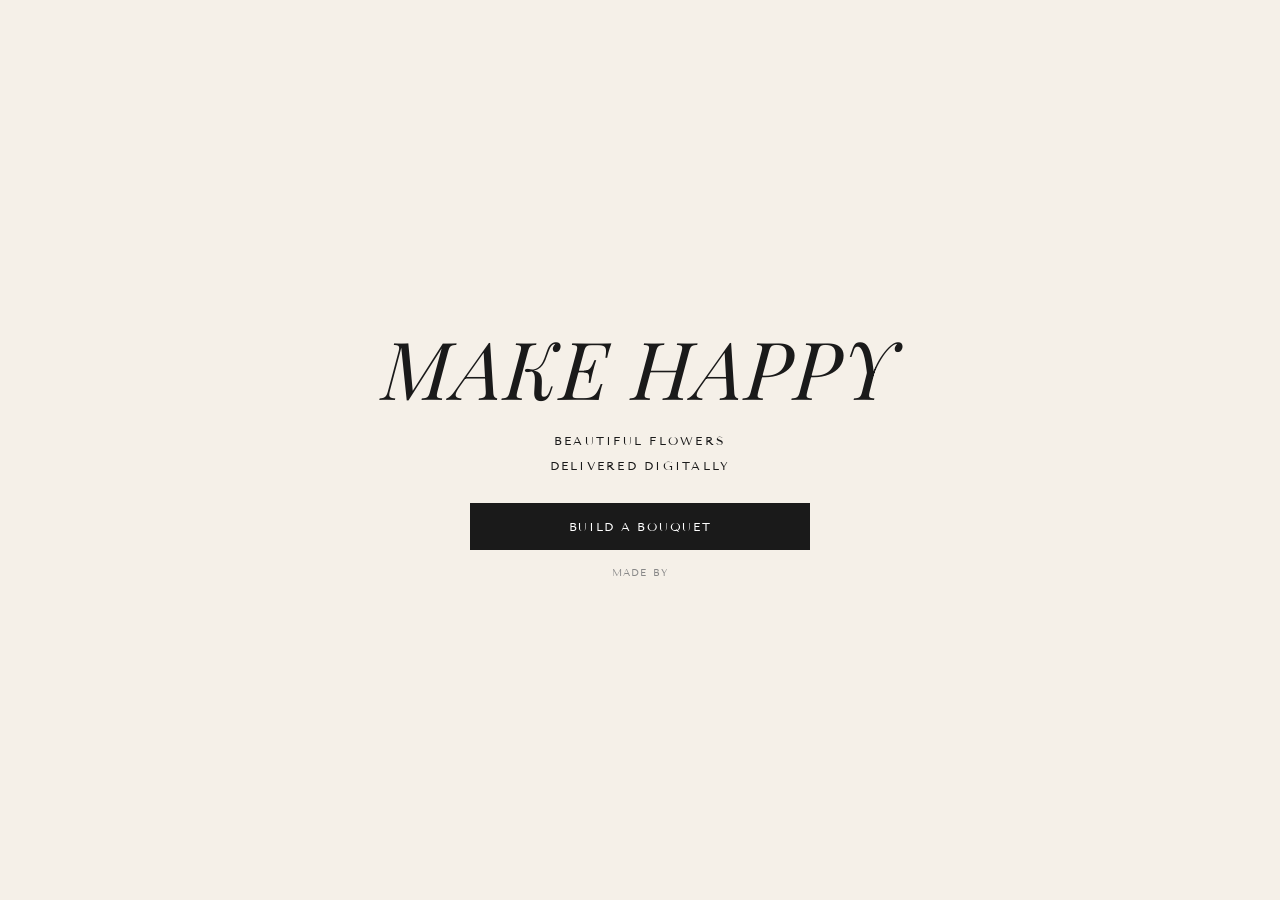
==== index.html @ 1a1bf396 "Add files via upload" ====
<!DOCTYPE html>
<html lang="en">
<head>
  <meta charset="UTF-8" />
  <meta name="viewport" content="width=device-width, initial-scale=1.0"/>
  <title>send a digital flower bouquet</title>

  <!-- Google Fonts -->
  <link rel="preconnect" href="https://fonts.googleapis.com"/>
  <link rel="preconnect" href="https://fonts.gstatic.com" crossorigin/>
  <link href="https://fonts.googleapis.com/css2?family=Playfair+Display:ital,wght@0,400;1,400&family=Tenor+Sans&display=swap" rel="stylesheet"/>

  <!-- CSS -->
  <link rel="stylesheet" href="css/global.css"/>
  <link rel="stylesheet" href="css/home.css"/>
</head>
<body>

  <main class="home-wrapper">

    <!-- Site Title -->
    <h1 class="home-title">MAKE HAPPY</h1>

    <!-- Tagline -->
    <p class="home-tagline">
      beautiful flowers <br/>
      delivered digitally
    </p>

    <!-- Buttons -->
    <div class="home-buttons">
      <a href="bouquet.html" class="btn btn-filled">Build a Bouquet</a>
    </div>

  
      <p class="footer-credit">
        Made by
      </p>

  </main>

</body>
</html>
---- css/global.css ----
/* ============================================
   GLOBAL.CSS — Reset, Variables, Shared Styles
   Mobile first, scales up to desktop
   ============================================ */

/* ── RESET ── */
*, *::before, *::after {
  box-sizing: border-box;
  margin: 0;
  padding: 0;
}

html {
  font-size: 16px;
  -webkit-text-size-adjust: 100%;
}

html, body {
  width: 100%;
  min-height: 100%;
}

body {
  background-color: #f5f0e8;
  color: #1a1a1a;
  font-family: 'Tenor Sans', sans-serif;
  -webkit-font-smoothing: antialiased;
  overflow-x: hidden;
}

a {
  text-decoration: none;
  color: inherit;
}

img {
  display: block;
  max-width: 100%;
  height: auto;
}

button {
  cursor: pointer;
  border: none;
  background: none;
  font-family: inherit;
}

input, textarea {
  font-family: inherit;
  -webkit-appearance: none;
  appearance: none;
  border-radius: 0;
}

/* ── VARIABLES ── */
:root {
  --cream: #f5f0e8;
  --dark:  #1a1a1a;
  --muted: #888888;
  --white: #ffffff;
}

/* ── SHARED BUTTONS ── */
.btn {
  display: block;
  width: 100%;
  max-width: 340px;
  padding: 14px 20px;
  font-family: 'Tenor Sans', sans-serif;
  font-size: 0.72rem;
  letter-spacing: 0.15em;
  text-transform: uppercase;
  text-align: center;
  cursor: pointer;
  transition: background 0.2s ease, color 0.2s ease;
  /* Prevent text overflow on small screens */
  white-space: nowrap;
  overflow: hidden;
  text-overflow: ellipsis;
}

.btn-filled {
  background-color: #1a1a1a;
  color: #ffffff;
  border: 2px solid #1a1a1a;
}

.btn-filled:hover {
  background-color: #333;
  border-color: #333;
}

.btn-filled:disabled {
  background-color: #ccc;
  border-color: #ccc;
  color: #fff;
  cursor: not-allowed;
}

.btn-outline {
  background-color: transparent;
  color: #1a1a1a;
  border: 2px solid #1a1a1a;
}

.btn-outline:hover {
  background-color: #1a1a1a;
  color: #ffffff;
}

/* ── PAGE HEADER ── */
.page-header {
  width: 100%;
  text-align: center;
  padding: 24px 16px 0;
}

.page-header .site-title {
  font-family: 'Playfair Display', serif;
  font-size: clamp(1.4rem, 5vw, 2rem);
  font-style: italic;
  font-weight: 400;
  letter-spacing: 0.02em;
  color: #1a1a1a;
}

/* ── BOTTOM NAV (fixed) ── */
.bottom-nav {
  position: fixed;
  bottom: 0;
  left: 0;
  right: 0;
  display: flex;
  justify-content: center;
  gap: 12px;
  padding: 12px 16px;
  background: #f5f0e8;
  border-top: 1px solid rgba(0,0,0,0.08);
  z-index: 100;
}

.bottom-nav .btn {
  flex: 1;
  max-width: 160px;
  padding: 12px 8px;
}

/* ── DESKTOP: bottom nav centered with max width ── */
@media (min-width: 640px) {
  .bottom-nav {
    padding: 16px 24px;
  }

  .bottom-nav .btn {
    max-width: 180px;
    padding: 14px 20px;
  }
}
---- css/home.css ----
.home-wrapper {
  display: flex;
  flex-direction: column;
  align-items: center;
  justify-content: center;
  min-height: 100vh;
  padding: 40px 24px;
  text-align: center;
  gap: 16px;
}

/* ── TITLE ── */
.home-title {
  font-family: 'Playfair Display', serif;
  font-size: clamp(2.4rem, 10vw, 5rem);
  font-weight: 400;
  font-style: italic;
  letter-spacing: 0.02em;
  line-height: 1.15;
  color: #1a1a1a;
  animation: fadeDown 0.8s ease both;
  animation-delay: 0s;
}

/* ── TAGLINE ── */
.home-tagline {
  font-family: 'Tenor Sans', sans-serif;
  font-size: clamp(0.65rem, 2.5vw, 0.78rem);
  letter-spacing: 0.18em;
  text-transform: uppercase;
  line-height: 2;
  color: #1a1a1a;
  animation: fadeDown 0.8s ease both;
  animation-delay: 0.15s;
}

/* ── BUTTONS ── */
.home-buttons {
  display: flex;
  flex-direction: column;
  align-items: center;
  gap: 12px;
  width: 100%;
  max-width: 320px;
  margin-top: 8px;
  animation: fadeDown 0.8s ease both;
  animation-delay: 0.25s;
}

/* ── VIEW GARDEN LINK ── */
.home-garden-link {
  font-family: 'Tenor Sans', sans-serif;
  font-size: 0.72rem;
  letter-spacing: 0.15em;
  text-transform: uppercase;
  color: #1a1a1a;
  text-decoration: underline;
  text-underline-offset: 4px;
  animation: fadeDown 0.8s ease both;
  animation-delay: 0.35s;
  transition: color 0.2s ease;
}

.home-garden-link:hover {
  color: #888;
}

/* ── FOOTER ── */
.home-footer {
  display: flex;
  flex-direction: column;
  align-items: center;
  gap: 8px;
  margin-top: 24px;
  animation: fadeDown 0.8s ease both;
  animation-delay: 0.45s;
}

.footer-vercel {
  display: inline-block;
  font-size: 0.65rem;
  letter-spacing: 0.12em;
  text-transform: uppercase;
  color: #1a1a1a;
  border: 1.5px solid #1a1a1a;
  border-radius: 999px;
  padding: 7px 18px;
  transition: background 0.2s ease, color 0.2s ease;
}

.footer-vercel:hover {
  background: #1a1a1a;
  color: #ffffff;
}

.footer-credit {
  font-size: 0.65rem;
  letter-spacing: 0.1em;
  text-transform: uppercase;
  color: #888;
}

.footer-credit a {
  color: #1a1a1a;
  text-decoration: underline;
  text-underline-offset: 3px;
}

.footer-credit a:hover { color: #888; }

/* ── DESKTOP ── */
@media (min-width: 640px) {
  .home-buttons {
    max-width: 360px;
  }
}

/* ── ANIMATION ── */
@keyframes fadeDown {
  from { opacity: 0; transform: translateY(-14px); }
  to   { opacity: 1; transform: translateY(0); }
}
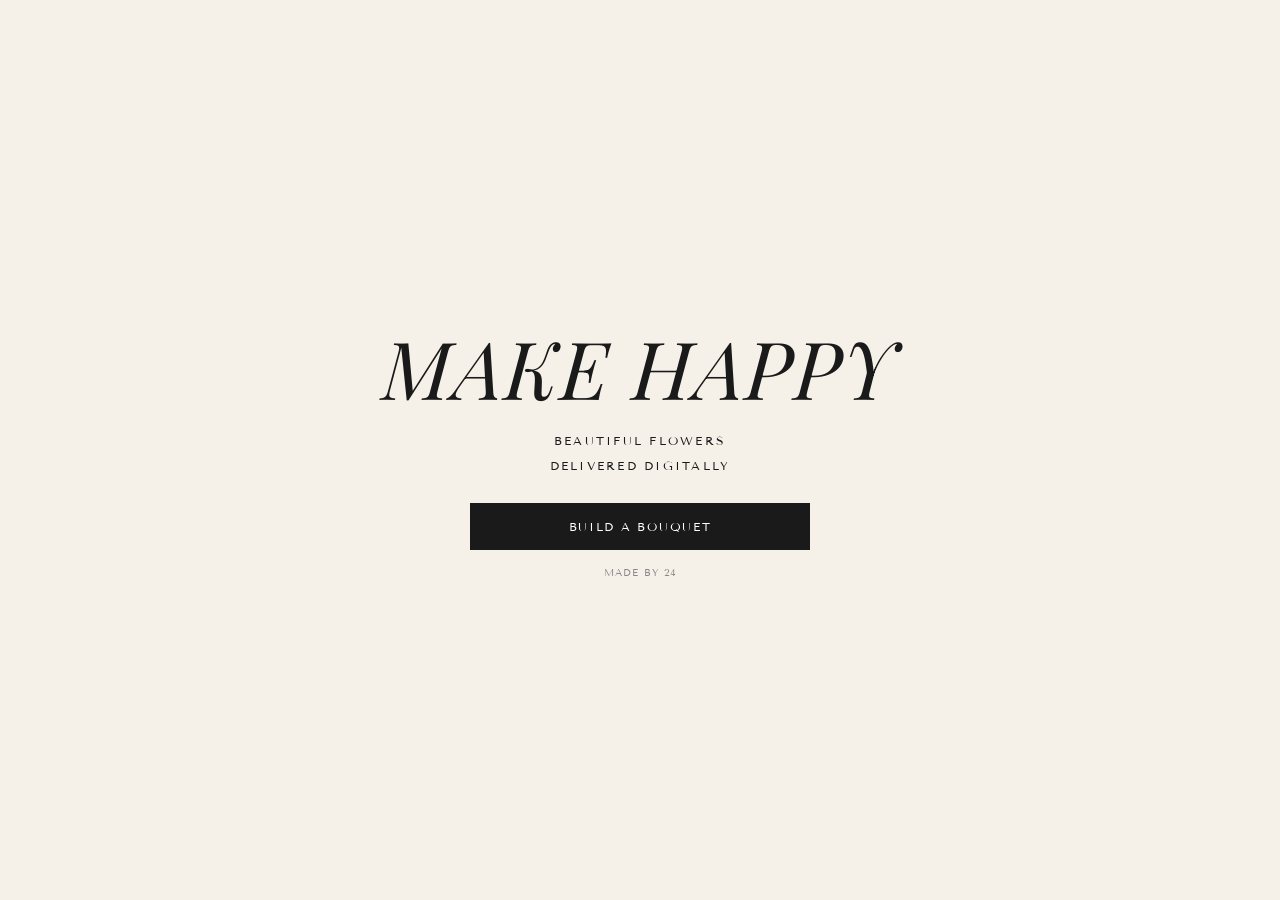
==== commit a04a3cc6: "Update index.html" ====
--- a/index.html
+++ b/index.html
@@ -34,7 +34,7 @@
 
   
       <p class="footer-credit">
-        Made by
+        Made by 24
       </p>
 
   </main>
